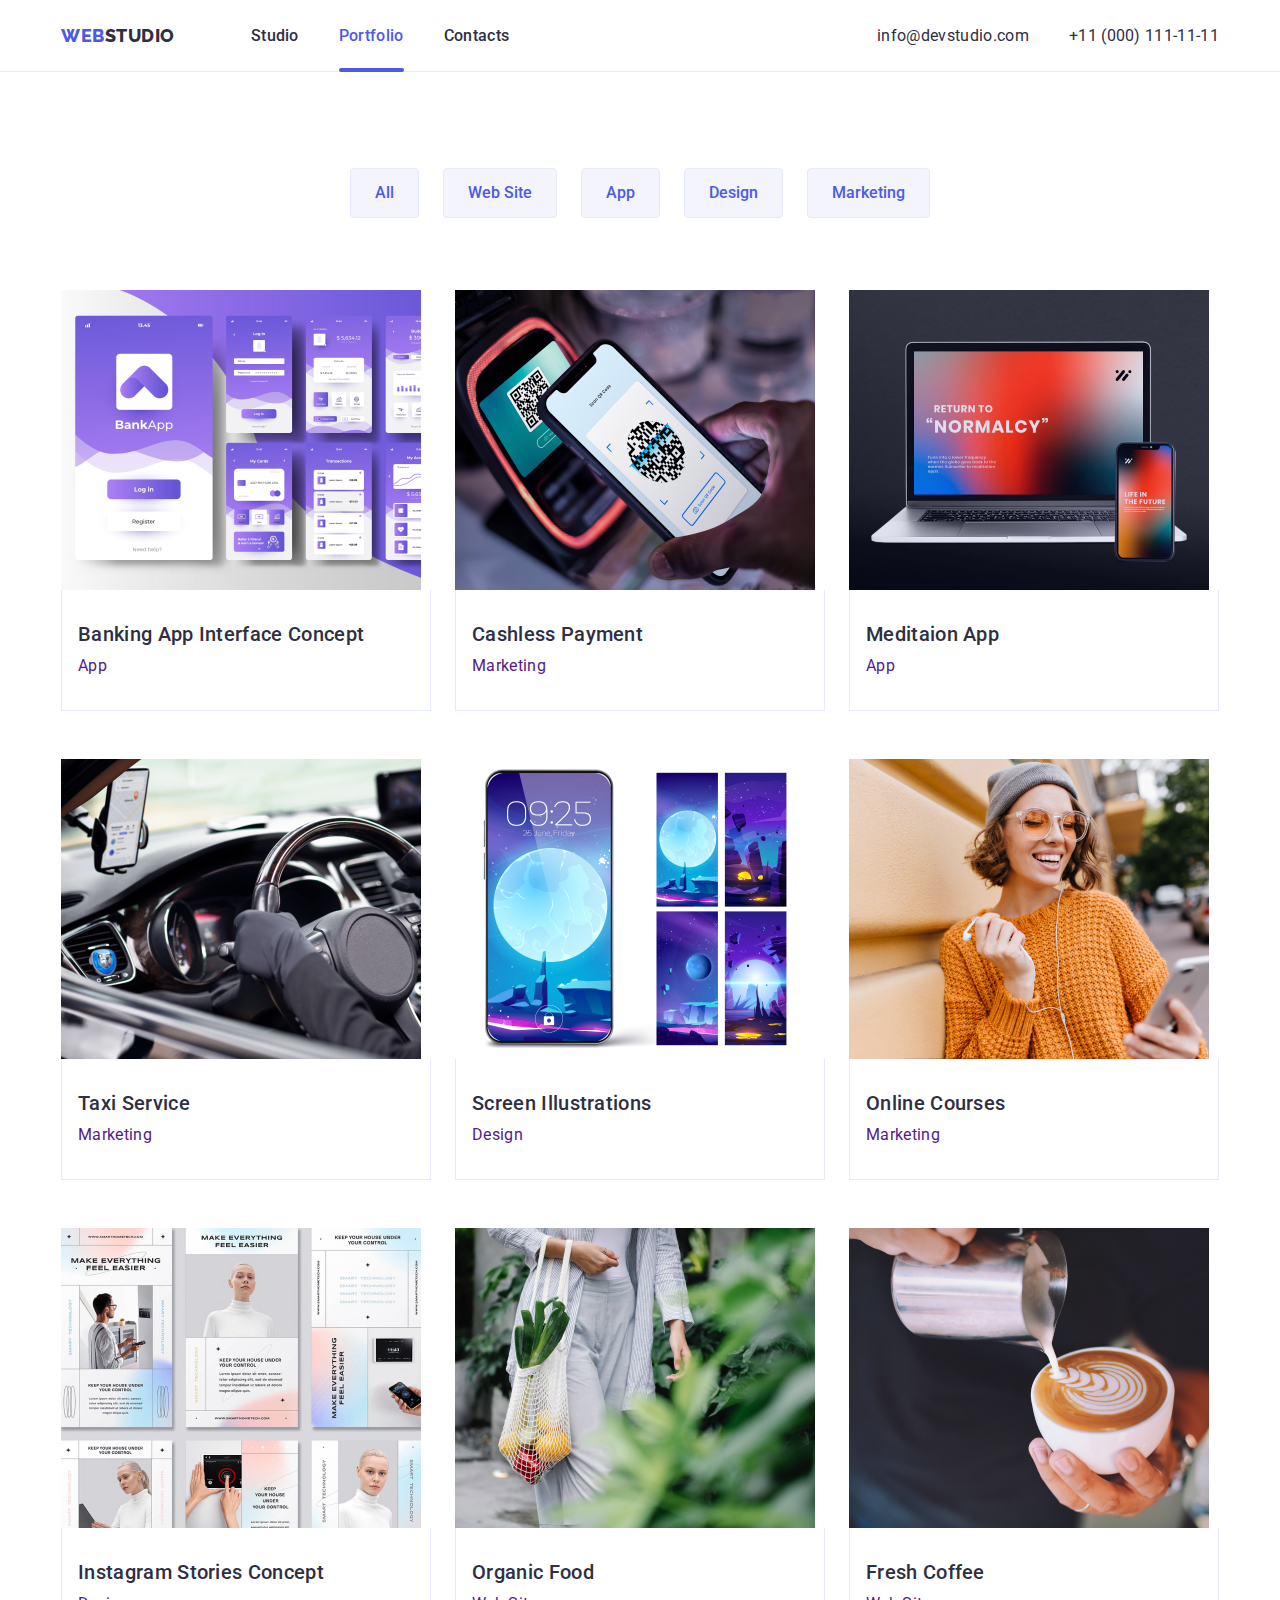
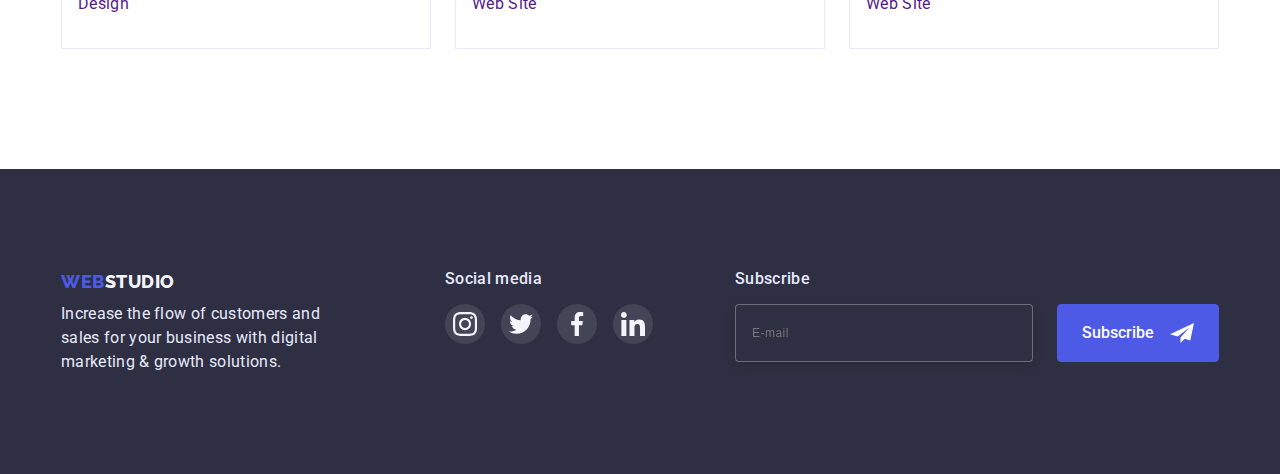
==== portfolio.html @ 93b18ba8 "Initial commit" ====
<!DOCTYPE html>
<html lang="en">
<head>
    <meta charset="UTF-8">
    <meta http-equiv="X-UA-Compatible" content="IE=edge">
    <meta name="viewport" content="width=device-width, initial-scale=1.0">
    <title>WebStudio</title>

    <link href="https://fonts.googleapis.com/css2?family=Raleway:wght@800&family=Roboto:wght@400;500;700;900&display=swap" rel="stylesheet">
    <link rel="stylesheet" href="https://cdnjs.cloudflare.com/ajax/libs/modern-normalize/1.1.0/modern-normalize.min.css" 
    integrity="sha512-wpPYUAdjBVSE4KJnH1VR1HeZfpl1ub8YT/NKx4PuQ5NmX2tKuGu6U/JRp5y+Y8XG2tV+wKQpNHVUX03MfMFn9Q==" 
    crossorigin="anonymous" referrerpolicy="no-referrer">

    <link rel="stylesheet" href="./css/style.css">
  </head>

  <body>

    <!--Top Line-->
    <header class="page-header header-line">

      <div class="container flex-container">

        <nav class="site-nav">

          <!-- Menu Nav -->
          <a href="./index.html" class="logo">
              WEB<span class="logo-item">STUDIO</span>
          </a>

          <ul class="site-nav-item list">
            <li class="site-nav-items">
              <a href="./index.html" class="site-nav-link">Studio</a>
            </li>
            <li class="site-nav-items">
              <a href="./portfolio.html" class="site-nav-link current">Portfolio</a>
            </li>
            <li class="site-nav-items">
              <a href="" class="site-nav-link">Contacts</a>
            </li>
          </ul>

        </nav>

        <address class="address-container">

            <ul class="site-adress list">
                <li class="item">
                  <a href="mailto:info@devstudio.com" class="adress-items"> info@devstudio.com</a>
                </li>
                <li class="item">
                  <a href="tel:+110001111111" class="adress-items">+11 (000) 111-11-11</a>
                </li>
            </ul>

        </address>

      </div>

    </header>

    <main>
        <section class="section  portfolio">
          <div class="container">
            <h1 class="visually-hidden">Works</h1>
            <ul class="btn list">
                <li class="btn-list">
                  <button type="button" class="btn-item">All</button>
                </li>
                <li class="btn-list">
                  <button type="button" class="btn-item">Web Site</button>
                </li>
                <li class="btn-list">
                  <button type="button" class="btn-item">App</button>
                </li>
                <li class="btn-list">
                  <button type="button" class="btn-item">Design</button>
                </li>
                <li class="btn-list">
                  <button type="button" class="btn-item">Marketing</button>
                </li>
            </ul>

            <ul class="work-primery list">
                <li class="work-item-list">
                  <a href="">
                    <div class="overlay-container">
                      <img src="./images/banking-app.jpg" alt="banking app" width="360" class="site-img">
                      <div class="overlay-desc"> 
                        <p class="overlay-title">14 Stylish and User-Friendly App Design Concepts · Task Manager App · Calorie Tracker App · Exotic Fruit Ecommerce App · Cloud Storage App</p>
                      </div>
                    </div>
                    <div class="work-cont-desc">
                      <h2 class="work-title">Banking App Interface Concept</h2>
                      <p class="work-desc">App</p>
                    </div>
                  </a>
                </li>
                <li class="work-item-list">
                  <a href="">
                    <div class="overlay-container">
                      <img src="./images/card-content.jpg" alt="Cashless Payment" width="360" class="site-img">
                      <div class="overlay-desc"> 
                        <p class="overlay-title">14 Stylish and User-Friendly App Design Concepts · Task Manager App · Calorie Tracker App · Exotic Fruit Ecommerce App · Cloud Storage App</p>
                      </div>
                    </div>
                    <div class="work-cont-desc">
                      <h2 class="work-title">Cashless Payment</h2>
                      <p class="work-desc">Marketing</p>
                    </div>
                  </a>
                </li>
                <li class="work-item-list">
                  <a href="">
                    <div class="overlay-container">
                      <img src="./images/meditaion-app.jpg" alt="Meditaion App" width="360" class="site-img">
                      <div class="overlay-desc"> 
                        <p class="overlay-title">14 Stylish and User-Friendly App Design Concepts · Task Manager App · Calorie Tracker App · Exotic Fruit Ecommerce App · Cloud Storage App</p>
                      </div>
                    </div>
                    <div class="work-cont-desc">
                      <h2 class="work-title">Meditaion App</h2>
                      <p class="work-desc">App</p>
                    </div>
                  </a>
                </li>
                <li class="work-item-list">
                  <a href="">
                    <div class="overlay-container">
                      <img src="./images/taxi-service.jpg" alt="Taxi Service" width="360" class="site-img">
                      <div class="overlay-desc"> 
                        <p class="overlay-title">14 Stylish and User-Friendly App Design Concepts · Task Manager App · Calorie Tracker App · Exotic Fruit Ecommerce App · Cloud Storage App</p>
                      </div>
                    </div>
                    <div class="work-cont-desc">
                      <h2 class="work-title">Taxi Service</h2>
                      <p class="work-desc">Marketing</p>
                    </div>
                  </a>
                </li>
                <li class="work-item-list">
                  <a href="">
                    <div class="overlay-container">
                      <img src="./images/screen-illustrations.jpg" alt="Screen Illustrations" width="360" class="site-img">
                      <div class="overlay-desc"> 
                        <p class="overlay-title">14 Stylish and User-Friendly App Design Concepts · Task Manager App · Calorie Tracker App · Exotic Fruit Ecommerce App · Cloud Storage App</p>
                      </div>
                    </div>
                    <div class="work-cont-desc">
                      <h2 class="work-title">Screen Illustrations</h2>
                      <p class="work-desc">Design</p>
                    </div>
                  </a>
                </li>
                <li class="work-item-list">
                  <a href="">
                    <div class="overlay-container">
                      <img src="./images/online-courses.jpg" alt="Online Courses" width="360" class="site-img">
                      <div class="overlay-desc"> 
                        <p class="overlay-title">14 Stylish and User-Friendly App Design Concepts · Task Manager App · Calorie Tracker App · Exotic Fruit Ecommerce App · Cloud Storage App</p>
                      </div>
                    </div>
                    <div class="work-cont-desc">
                      <h2 class="work-title">Online Courses</h2>
                      <p class="work-desc">Marketing</p>
                    </div>
                  </a>
                </li>
                <li class="work-item-list">
                  <a href="">
                    <div class="overlay-container">
                      <img src="./images/instagram-stories.jpg" alt="Instagram Stories Concept" width="360" class="site-img">
                      <div class="overlay-desc"> 
                        <p class="overlay-title">14 Stylish and User-Friendly App Design Concepts · Task Manager App · Calorie Tracker App · Exotic Fruit Ecommerce App · Cloud Storage App</p>
                      </div>
                    </div>
                    <div class="work-cont-desc">
                      <h2 class="work-title">Instagram Stories Concept</h2>
                      <p class="work-desc">Design</p>
                    </div>
                  </a>
                </li>
                <li class="work-item-list">
                  <a href="">
                    <div class="overlay-container">
                      <img src="./images/organic-food.jpg" alt="Organic Food" width="360" class="site-img">
                      <div class="overlay-desc"> 
                        <p class="overlay-title">14 Stylish and User-Friendly App Design Concepts · Task Manager App · Calorie Tracker App · Exotic Fruit Ecommerce App · Cloud Storage App</p>
                      </div>
                    </div>
                    <div class="work-cont-desc">
                      <h2 class="work-title">Organic Food</h2>
                      <p class="work-desc">Web Site</p>
                    </div>
                  </a>
                </li>
                <li class="work-item-list">
                  <a href="">
                    <div class="overlay-container">
                      <img src="./images/fresh-coffee.jpg" alt="Fresh Coffee" width="360" class="site-img">
                      <div class="overlay-desc"> 
                        <p class="overlay-title">14 Stylish and User-Friendly App Design Concepts · Task Manager App · Calorie Tracker App · Exotic Fruit Ecommerce App · Cloud Storage App</p>
                      </div>
                    </div>
                    <div class="work-cont-desc">
                      <h2 class="work-title">Fresh Coffee</h2>
                      <p class="work-desc">Web Site</p>
                    </div>
                  </a>
                </li>
            </ul>
          </div>
        </section>
    </main>

    <!--Footer-->
    <footer class="footer">

      <div class="container footer-flex">

        <div class="footer-container">
          <a href="./index.html" class="logo footer-logo">
              WEB<span class="logo-item2">STUDIO</span>
          </a>
          <p class="footer-desc"> Increase the flow of customers and sales for your business with digital marketing & growth solutions.</p>
        </div>

        <div class="footer-social">
          <p class="footer-social-desc">Social media</p>
          <ul class="footer-social-list list">
            <li class="footer-social-items">
              <a href="" class="footer-social-link">
                <svg class="footer-social-icon" width="24" height="24">
                  <use href="./images/svgicon.svg#icon-instagram"></use>
                </svg>
              </a>
            </li>
            <li class="footer-social-items">
              <a href="" class="footer-social-link">
                <svg class="footer-social-icon" width="24" height="24">
                  <use href="./images/svgicon.svg#icon-twitter"></use>
                </svg>
              </a>
            </li>
            <li class="footer-social-items">
              <a href="" class="footer-social-link">
                <svg class="footer-social-icon" width="24" height="24">
                  <use href="./images/svgicon.svg#icon-facebook"></use>
                </svg>
              </a>
            </li>
            <li class="footer-social-items">
              <a href="" class="footer-social-link">
                <svg class="footer-social-icon" width="24" height="24">
                  <use href="./images/svgicon.svg#icon-linkedin"></use>
                </svg>
              </a>
            </li>
          </ul>
        </div>

        <form class="subscribe">
          
          <p class="footer-social-desc">Subscribe</p>

          <div class="subscribe-container">
            <div class="subscribe-form">
              <label for="email" class="sub-form-label">
                <input type="text" class="sub-form-input" id="email" placeholder="E-mail">
              </label>
            </div>

            <button type="submit" class="sub-form-button">Subscribe
              <svg class="footer-sub-icon" width="24" height="24">
                <use href="./images/svgicon.svg#plane"></use>
              </svg>
            </button>
          </div>
          
        </form>

      </div>

    </footer>
  
    <script src="./js/modal.js"></script>

</body>
</html>
---- css/style.css ----
:root {
    --primery-text-color: #434455;
    --hero-background: rgba(46, 47, 66, 0.7);
    --form-border-color: rgba(33, 33, 33, 0.2);
    --form-text-color: #8E8F99;
    --form-textarea-color: rgba(117, 117, 117, 0.5);
    --form-policy-color: #757575;
    --primery-background-color: #ffffff;
    --header-color-line: #E7E9FC;
    --title-text-color: #2E2F42;
    --link-color: #4D5AE5;
    --link-color-hover: #404BBF;
    --footer-desc-color: #E7E9FC;
    --btn-background-color: #F4F4FD;
    --icon-color: #AFB1B8;
    --footer-soc-bacground: rgba(255, 255, 255, 0.1);
    --footer-soc-hov-bacground:  #31D0AA;
    --backdrop-background: rgba(46, 47, 66, 0.4);
    --modal-batton-color: #000000;
    --sub-title-color: rgba(255, 255, 255, 0.6);
    --sub-border-color: rgba(255, 255, 255, 0.3);
}

h1, 
h2, 
h3, 
h4, 
h5, 
h6,
ul, 
p {
    margin: 0;
    padding: 0;
}

.list {
    list-style: none;
}

body {
    margin: 0;
    font-family: 'Roboto', sans-serif;
    color: var(--primery-text-color);
    background-color: var(--primery-background-color);
    letter-spacing: 0.02em;
}

.site-img {
    display: block;
}

/* Header */
.container {
    display: block;
    width: 1158px;

    padding-left: 15px;
    padding-right: 15px;
    margin-left: auto;
    margin-right: auto;
}

.header-line {
    border-bottom: 1px solid var(--header-color-line);
}

.flex-container {
    display: flex;
    align-items: center;
}

.site-nav{
    display: flex;
    align-items: center;
}

.site-nav-item{
    display: flex;
}

.site-nav-items{
    margin-right: 40px;
}

.site-nav-items:last-child {
    margin: 0;
}

/* logo */
.logo { 
    margin-right: 76px;

    text-decoration: none;
    font-weight: 800;
    font-size: 18px;
    line-height: 1.4;
    color: var(--link-color);
    font-family: 'Raleway';
    letter-spacing: 0.03em;
}

.logo-item {
    color: var(--title-text-color);
}

/*Link for other pages*/
.site-nav-link {
    position: relative;
    display: block;
    padding-top: 24px;
    padding-bottom: 23px;
    font-weight: 500;
    font-size: 16px;
    line-height: 1.5;
    color: var(--title-text-color);
    text-decoration: none;
    transition: color 250ms cubic-bezier(0.4, 0, 0.2, 1);
}

.site-nav-link.current {
    color: var(--link-color);
}

.current::before {
    content: '';
    position: absolute;
    bottom: -1px;
    left: 0;

    margin: 0;
    padding: 0;

    border-bottom: 4px solid var(--link-color);
    border-radius: 2px;
    width: 100%;
}

.site-nav-link:hover,
.site-nav-link:focus {
    color: var(--link-color);
}

/* Adress */
.address-container{
    margin-left: auto;
}

.site-adress {
    display: flex;
}

.site-adress .item + .item{
    margin-left: 40px;
}

.adress-items {
    font-style: normal;
    font-size: 16px;
    line-height: 1.5;
    text-decoration: none;
    color: var(--title-text-color);
    
    transition: color 250ms cubic-bezier(0.4, 0, 0.2, 1);
}

.adress-items:hover,
.adress-items:focus {
    color: var(--link-color);
}

/* Section style */
.section{
    padding-top: 120px;
    padding-bottom: 120px;
}

/* Hero sections */
.hero {
    max-width: 1440px;
    margin-left: auto;
    margin-right: auto;    
    background-image: linear-gradient(to right,
        var(--hero-background),
        var(--hero-background)),
        url(../images/people-office.jpg);
    background-repeat: no-repeat;
    background-position: center;
    background-size: cover;
    text-align: center;
    padding: 188px 0;

}

.hero-caption {
    margin-bottom: 48px;
    font-weight: 700;
    font-size: 56px;
    line-height: 1.1;
    text-align: center;
    color: var(--primery-background-color);
}

.hero-btn {
    padding: 16px 32px;
    min-width: 169px;
    font-family: inherit;
    font-weight: 500;
    font-size: 16px;
    line-height: 1.5;
    background-color: var(--link-color);
    color: var(--primery-background-color);
    border-color: transparent;
    cursor: pointer;
    box-shadow: 0px 4px 4px rgba(0, 0, 0, 0.15);
    border-radius: 4px;
    
    transition: background-color 250ms cubic-bezier(0.4, 0, 0.2, 1),
    box-shadow 250ms cubic-bezier(0.4, 0, 0.2, 1),
    border-radius 250ms cubic-bezier(0.4, 0, 0.2, 1);
}

.hero-btn:hover,
.hero-btn:focus {
    background-color: var(--link-color-hover);
    box-shadow: 0px 4px 4px rgba(0, 0, 0, 0.15);
    border-radius: 4px;
}

/* backdrop and modal */
.backdrop {
    display: block;
    position: fixed;
    width: 100%;
    height: 100%;
    left: 0;
    top: 0;
    background-color: var(--backdrop-background);
    transition: 250ms cubic-bezier(0.4, 0, 0.2, 1);
  }
  
  .backdrop.is-hidden {
    opacity: 0;
    pointer-events: none;
    transition: 250ms cubic-bezier(0.4, 0, 0.2, 1);
  }
  
  .modal {
    position: absolute;
    top: 50%;
    left: 50%;
    transform: translate(-50%, -50%);
    max-width: 408px;
    background-color: var(--primery-background-color);
    box-shadow: 0px 1px 3px rgba(0, 0, 0, 0.12), 
        0px 1px 1px rgba(0, 0, 0, 0.14),
        0px 2px 1px rgba(0, 0, 0, 0.2);
    border-radius: 4px;
    justify-content: flex-end;
    transition: 250ms cubic-bezier(0.4, 0, 0.2, 1);
  }
  
  .modal-button {
    position: absolute;
    top: 24px;
    right: 24px;

    display: flex;
    fill: var(--modal-batton-color);
    width: 24px;
    height: 24px;
    align-items: center;
    justify-content: center;
    background-color: var(--header-color-line);
    border: 1px solid rgba(0, 0, 0, 0.1);
    border-radius: 50%;
    cursor: pointer;
    transition: background-color 250ms cubic-bezier(0.4, 0, 0.2, 1),
        border 250ms cubic-bezier(0.4, 0, 0.2, 1),
        fill 250ms cubic-bezier(0.4, 0, 0.2, 1);
  }

  .modal-button:is(:hover, :focus) {
    fill: var(--primery-background-color);
    background-color: var(--link-color-hover);
  }

  /* Modal form */
.form {
    padding: 72px 24px 24px 24px;
}

.form-field {
    margin: 0 0 8px 0;
    padding: 0;
}

.form-title {
    margin-bottom: 16px;
    font-weight: 500;
    font-size: 16px;
    line-height: 1.5;
    text-align: center;
    letter-spacing: 0.02em;
    color: var(--title-text-color);
}

.form-label {
    display: block;
    text-align: left;
    margin-bottom: 4px;
    font-size: 12px;
    line-height: 1.3;
    letter-spacing: 0.04em;
    color: var(--form-text-color);
}

.form-inpud-container{
    position: relative;
}

.form-input {
    width: 100%;
    height: 40px;
    padding: 0 38px;
    border: 1px solid var(--form-border-color);
    border-radius: 4px;
    font-size: 12px;
    line-height: 1.3;
    letter-spacing: 0.04em;
    color: var(--form-textarea-color);

    transition: border 250ms cubic-bezier(0.4, 0, 0.2, 1);
}

.form-input:is(:hover, :focus),
.comment:is(:hover, :focus) {
    border: 1px solid var(--link-color-hover);
}

.form-icon {
    position: absolute;
    top: 50%;
    left: 16px;
    transform: translateY(-50%);

    transition: fill 250ms cubic-bezier(0.4, 0, 0.2, 1);
}

.form-input:is(:hover, :focus) + .form-icon {
    fill: var(--link-color-hover);
}

.comment {
    margin-bottom: 16px;
    padding: 8px 16px;
    width: 100%;
    height: 120px;
    font-size: 12px;
    line-height: 1.3;
    letter-spacing: 0.04em;
    color: var(--form-textarea-color);
    resize: none;
}

.polic {
    display: flex;
    align-items: center;
    margin-bottom: 24px;
    width: 100%;
    font-size: 12px;
    line-height: 1.3;
    letter-spacing: 0.04em;
    color: var(--form-policy-color);
}

.polic-chek {
    display: inline-block;
    width: 16px;
    height: 16px;
    margin-right: 8px;

    border: 1px solid var(--title-text-color);
    border-radius: 2px;

    transition: border 250ms cubic-bezier(0.4, 0, 0.2, 1);
}

.checkbox:focus + .polic-chek { 
    border-color: var(--link-color-hover);
}

.checkbox:checked + .polic-chek {
    border: 1px solid var(--link-color-hover);
    background-color: var(--link-color-hover);
    background-image: url(../images/vector.svg);
    background-size: 10px 8px;
    background-repeat: no-repeat;
    background-origin: border-box;
    background-position: center;
}

.polic-link {
    padding-left: 3px;
    font-size: 12px;
    line-height: 1.3;
    letter-spacing: 0.04em;
    color: var(--link-color);
}

.form-button {
    padding: 16px 32px;
    min-width: 169px;
    font-family: inherit;
    font-weight: 500;
    font-size: 16px;
    line-height: 1.5;
    background-color: var(--link-color);
    color: var(--primery-background-color);
    border-color: transparent;
    cursor: pointer;
    box-shadow: 0px 4px 4px rgba(0, 0, 0, 0.15);
    border-radius: 4px;
    
    transition: background-color 250ms cubic-bezier(0.4, 0, 0.2, 1),
    box-shadow 250ms cubic-bezier(0.4, 0, 0.2, 1),
    border-radius 250ms cubic-bezier(0.4, 0, 0.2, 1);
}

.form-button:is(:hover, :focus) {
    background-color: var(--link-color-hover);
    box-shadow: 0px 4px 4px rgba(0, 0, 0, 0.15);
    border-radius: 4px;
}

/* Hidden caption */
.visually-hidden {
    position: absolute;
    white-space: nowrap;
    width: 1px;
    height: 1px;
    overflow: hidden;
    border: 0;
    padding: 0;
    clip: rect(0 0 0 0);
    clip-path: inset(50%);
    margin: -1px;
}

/* Feature */
.feature-item {
    display: flex;
    flex-wrap: wrap;
}

.feature-items {
    flex-basis: calc((100% - 72px) / 4);
    margin-right: 24px;
}

.feature-items:last-child {
    margin: 0;
}

.icon-container {
    display: flex;
    height: 112px;
    background-color: var(--btn-background-color);
    margin-bottom: 8px;
    justify-content: center;
    align-items: center;
}

.feature-icon {
    width: 64px;
    height: 64px;
}

.feature-captions {
    margin-bottom: 8px;
    font-weight: 500;
    font-size: 20px;
    line-height: 1.2;
    color: var(--title-text-color);
}

.feature-title {
    font-size: 16px;
    line-height: 1.5;
}

/* What are we doing */
.work {
    padding-top: 0;
}

.general-title {
    margin-bottom: 72px;
    font-weight: 700;
    font-size: 36px;
    line-height: 1.1;
    text-align: center;
    text-transform: capitalize;
    color: var(--title-text-color);
}

.work-item {
    display: flex;
}

.work-items {
    margin-right: 24px;
}

.work-items:last-child {
    margin-right: 0;
}

/* Our Team */
.team {
    background-color: var(--btn-background-color);
}

.team-item {
    display: flex;
    flex-wrap: wrap;
}

.team-items {
    flex-basis: calc((100% - 72px) / 4);
    margin-right: 24px;
    background-color: var(--primery-background-color);
    box-shadow: 0px 1px 6px rgba(46, 47, 66, 0.08),
        0px 1px 1px rgba(46, 47, 66, 0.16),
        0px 2px 1px rgba(46, 47, 66, 0.08);
    border-radius: 0px 0px 4px 4px;
}

.team-items:last-child {
    margin-right: 0;
}

.team-desc{
    padding: 32px 16px;
}

.team-title {
    margin-bottom: 8px;
    font-weight: 500;
    font-size: 20px;
    line-height: 1.2;
    text-align: center;
    color: var(--title-text-color);
}

.team-prof {
    margin-bottom: 8px;
    font-size: 16px;
    line-height: 1.5;
    text-align: center;
}

.social-icon-list {
    display: flex;
    justify-content: space-between;
}

.social-icon-link {
    display: flex;
    width: 40px;
    height: 40px;
    background-color: var(--link-color);
    border-radius: 50%;
    align-items: center;
    justify-content: center;

    transition: background-color 250ms cubic-bezier(0.4, 0, 0.2, 1);
}

.social-icon-link:hover,
.social-icon-link:focus {
    background-color: var(--link-color-hover);
}

/* Customers */
.customer-item {
    display: flex;
}

.customer-items {
    width: calc((100% - 120px) / 6);
    margin-right: 24px;
}

.customer-items:last-child {
    margin-right: 0;
}

.customer-link {
    display: flex;
    justify-content: center;
    align-items: center;
    background-color: var(--primery-background-color);
    border: 1px solid var(--icon-color);
    border-radius: 4px;
    height: 88px;

    transition: border 250ms cubic-bezier(0.4, 0, 0.2, 1);
}

.customer-link:hover,
.customer-link:focus {
    border: 1px solid var(--link-color-hover);
}

.customer-icon {
    fill: var(--icon-color);

    transition: fill 250ms cubic-bezier(0.4, 0, 0.2, 1);
}

.customer-link:hover .customer-icon,
.customer-link:focus .customer-icon {
    fill: var(--link-color-hover);
}

/* Works */
.section.portfolio {
    padding-top: 96px;
}

.btn{
    display: flex;
    justify-content: center;
    margin-bottom: 72px;
}

.btn-list {
    margin-right: 24px;
}

.btn-list:last-child{
    margin-right: 0;
}

.btn-item {
    padding: 12px 24px;
    justify-content: center;
    align-items: center;
    background-color: var(--btn-background-color);
    border: 1px solid var(--footer-desc-color);
    border-radius: 4px;
    box-sizing: border-box;
    font-weight: 500;
    font-size: 16px;
    line-height: 1.5;
    color: var(--link-color);
    font-family: 'Roboto';
    cursor: pointer;

    transition: background-color 250ms cubic-bezier(0.4, 0, 0.2, 1),
    color 250ms cubic-bezier(0.4, 0, 0.2, 1),
    box-shadow 250ms cubic-bezier(0.4, 0, 0.2, 1),
    border-color 250ms cubic-bezier(0.4, 0, 0.2, 1);
}

.btn-item:hover,
.btn-item:focus {
    cursor: pointer;
    background-color: var(--link-color);
    color: var(--primery-background-color);
    box-shadow: 0px 3px 1px rgba(0, 0, 0, 0.1), 
        0px 2px 1px rgba(0, 0, 0, 0.08), 
        0px 2px 2px rgba(0, 0, 0, 0.12);
    border-color: transparent;
}

.work-primery {
    display: flex;
    flex-wrap: wrap;
    gap: 48px 24px;
}

.work-item-list {
    flex-basis: calc((100% - 48px) / 3);
    
}

.overlay-container {
    position: relative;
    overflow: hidden;
}

.overlay-desc {
    position: absolute;
    display: inline-block;
    content: '';
    top: 0;
    left: 0;
    width: 100%;
    height: 100%;
    background-color: var(--link-color);
    transform: translateY(100%);
    transition: transform 250ms cubic-bezier(0.4, 0, 0.2, 1);
}

.overlay-title {
    padding: 40px 32px;
    font-size: 16px;
    line-height: 1.5;
    letter-spacing: 0.02em;
    color: var(--btn-background-color);
}

.work-item-list a:is(:hover, :focus) .overlay-desc {
    transform: translateY(0);
}

.work-item-list a{
    display: block;
    text-decoration: none;
    transition: box-shadow 250ms cubic-bezier(0.4, 0, 0.2, 1);
}

.work-item-list a:is(:hover, :focus) {
    box-shadow: 0px 1px 6px rgba(46, 47, 66, 0.08), 
        0px 1px 1px rgba(46, 47, 66, 0.16), 
        0px 2px 1px rgba(46, 47, 66, 0.08);
    cursor: pointer;
}


.work-cont-desc {
    padding: 32px 16px;
    border-right: 1px solid var(--header-color-line);
    border-left: 1px solid var(--header-color-line);
    border-bottom: 1px solid var(--header-color-line);
}

.work-title {
    margin-bottom: 8px;
    font-weight: 500;
    font-size: 20px;
    line-height: 1.2;
    color: var(--title-text-color);
}

.work-desc {
    font-size: 16px;
    line-height: 1.5;
}

/* Footer */
.footer {
    padding-top: 100px;
    padding-bottom: 100px;
    background-color: var(--title-text-color);
}

.footer-flex {
    display: flex;
}

.footer-container{
    max-width: 264px;
    margin-right: 120px;
}


.footer-logo {
    display: inline-block;
    margin-bottom: 8px;
    margin-right: 0;
}

.logo-item2 {
    color: var(--btn-background-color);
}

.footer-desc {
    font-size: 16px;
    line-height: 1.5;
    color: var(--footer-desc-color);
}

.footer-social {
    margin-right: auto;
}

.footer-social-desc {
    color: var(--footer-desc-color);
    font-weight: 500;
    margin-bottom: 16px;
}

.footer-social-list {
    display: flex;
}

.footer-social-items {
    margin-right: 16px;
}

.footer-social-items:last-child {
    margin-right: 0;
}

.footer-social-link{
    display: flex;
    width: 40px;
    height: 40px;
    background-color: var(--footer-soc-bacground);
    border-radius: 50%;
    margin-left: auto;
    margin-right: auto;
    align-items: center;
    justify-content: center;

    transition: background-color 250ms cubic-bezier(0.4, 0, 0.2, 1);
}

.footer-social-link:is(:focus, :hover) {
    background-color: var(--footer-soc-hov-bacground);
}

.subscribe-container {
    display: flex;
    gap: 24px;
}

.sub-form-input {
    display: flex;
    width: 264px;
    height: 40px;
    padding: 8px 16px;
    font-size: 12px;
    line-height: 2;
    align-items: center;
    letter-spacing: 0.04em;
    color: var(--primery-background-color);
    background-color: var(--title-text-color);
    border: 1px solid var(--sub-border-color);
    filter: drop-shadow(0px 4px 4px rgba(0, 0, 0, 0.15));
    border-radius: 4px;

    transition: border 250ms cubic-bezier(0.4, 0, 0.2, 1);
}

.sub-form-input:is(:hover, :focus) {
    border: 1px solid var(--link-color-hover);
}

.sub-form-button {
    display: flex;
    gap: 16px;
    padding: 8px 24px;
    justify-content: center;
    align-items: center;
    background-color: var(--link-color);
    border: 1px solid var(--link-color);
    border-radius: 4px;
    box-sizing: border-box;
    font-weight: 500;
    font-size: 16px;
    line-height: 1.5;
    color: var(--primery-background-color);
    font-family: 'Roboto';
    cursor: pointer;

    transition: background-color 250ms cubic-bezier(0.4, 0, 0.2, 1),
        border 250ms cubic-bezier(0.4, 0, 0.2, 1);
}

.footer-sub-icon {
    fill: var(--primery-background-color);
}

.sub-form-button:is(:hover, :focus) {
    background-color: var(--link-color-hover);
    border: 1px solid var(--link-color-hover);
  }
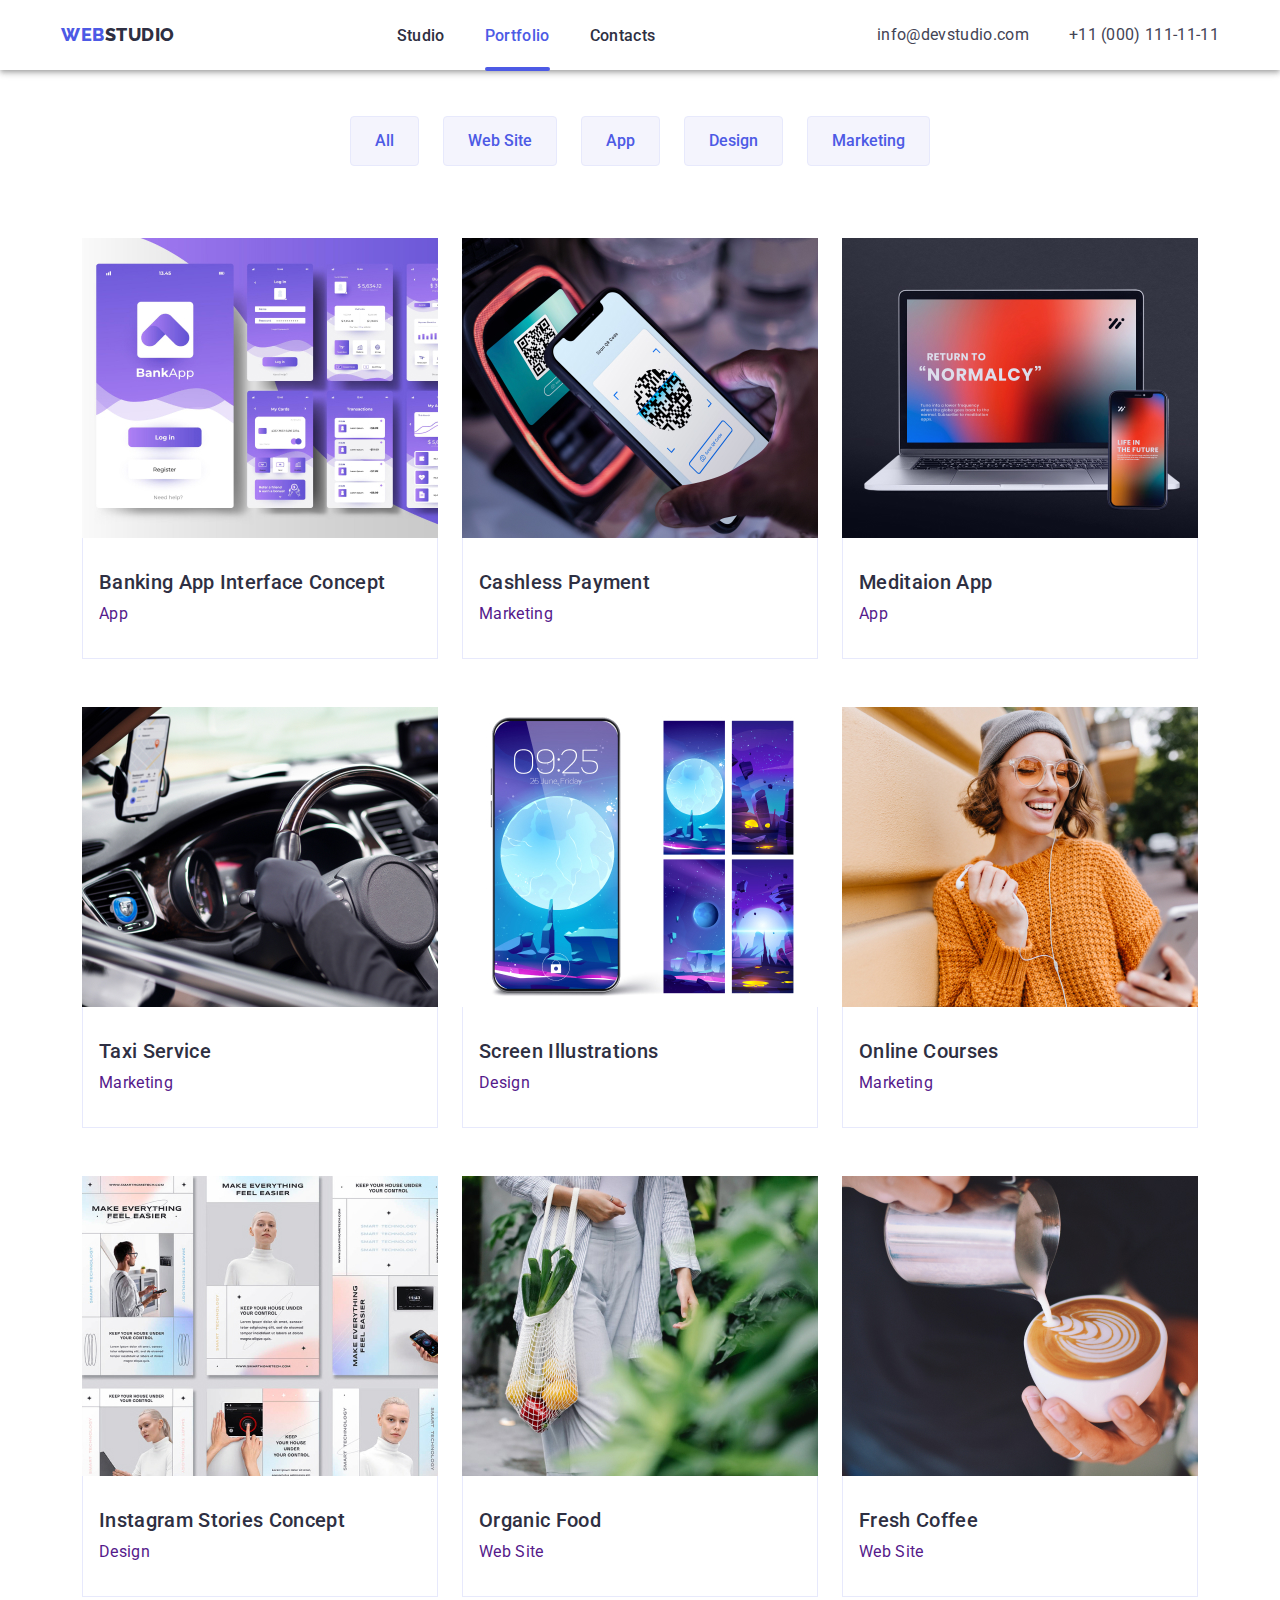
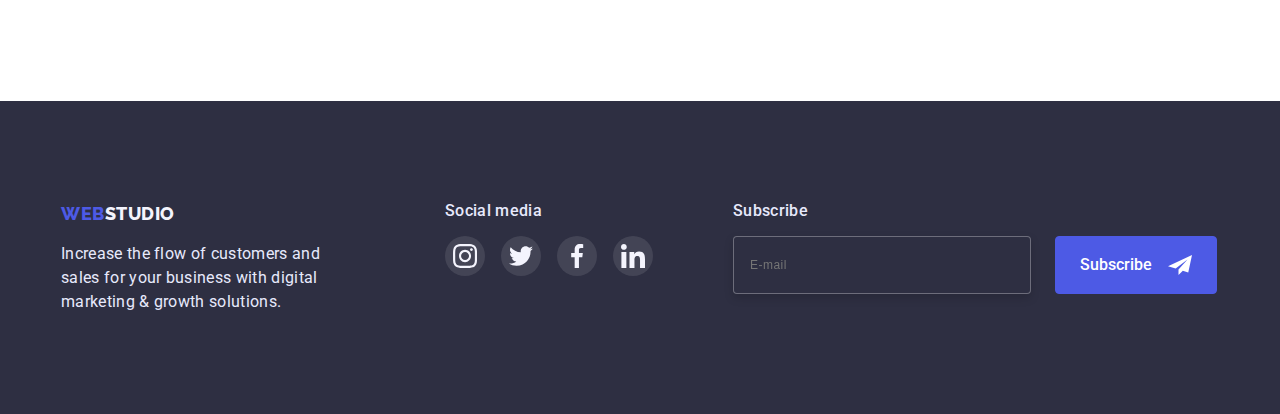
==== commit e3913370: "add mobile and tablet grid" ====
--- a/portfolio.html
+++ b/portfolio.html
@@ -17,44 +17,105 @@
   <body>
 
     <!--Top Line-->
-    <header class="page-header header-line">
+    <header class="page-header">
 
       <div class="container flex-container">
 
-        <nav class="site-nav">
-
-          <!-- Menu Nav -->
-          <a href="./index.html" class="logo">
-              WEB<span class="logo-item">STUDIO</span>
-          </a>
-
-          <ul class="site-nav-item list">
+        <a href="./index.html" class="logo site-img">
+          WEB<span class="logo-item">STUDIO</span>
+        </a>
+
+        <button class="menu-toggle js-open-menu" aria-expanded="false" ria-controls="mobile-menu">
+          <svg class="mobile-menu-open" width="32" height="22">
+            <use href="./images/svgicon.svg#mobile-menu-open"></use>
+          </svg>
+        </button>
+
+        <div class="site-nav-container">
+
+          <ul class="menu list">
             <li class="site-nav-items">
               <a href="./index.html" class="site-nav-link">Studio</a>
             </li>
             <li class="site-nav-items">
-              <a href="./portfolio.html" class="site-nav-link current">Portfolio</a>
+              <a href="./portfolio.html" class="site-nav-link  current">Portfolio</a>
             </li>
             <li class="site-nav-items">
               <a href="" class="site-nav-link">Contacts</a>
             </li>
           </ul>
 
-        </nav>
+        </div>
 
         <address class="address-container">
-
-            <ul class="site-adress list">
-                <li class="item">
-                  <a href="mailto:info@devstudio.com" class="adress-items"> info@devstudio.com</a>
-                </li>
-                <li class="item">
-                  <a href="tel:+110001111111" class="adress-items">+11 (000) 111-11-11</a>
-                </li>
-            </ul>
-
+          <a href="mailto:info@devstudio.com" class="adress-items"> info@devstudio.com</a>
+          <a href="tel:+110001111111" class="adress-items">+11 (000) 111-11-11</a>
         </address>
 
+      </div>
+
+      <div class="menu-container js-menu-container" id="mobile-menu">
+        <button class="menu-toggle js-close-menu">
+          <svg class="mobile-menu-close" width="8" height="8">
+            <use href="./images/svgicon.svg#close"></use>
+          </svg>
+        </button>
+  
+        <div class="mobile-menu">
+
+          <ul class="mobile-link-container list">
+            <li class="mobile-nav-items">
+                <a href="./index.html" class="mobile-nav-link">Studio</a>
+              </li>
+              <li class="mobile-nav-items">
+                <a href="./portfolio.html" class="mobile-nav-link  current">Portfolio</a>
+              </li>
+              <li class="mobile-nav-items">
+                <a href="" class="mobile-nav-link">Contacts</a>
+              </li>
+          </ul>
+
+          <ul class="mobile-adress list">
+            <li class="mobile-item">
+              <a href="tel:+110001111111" class="mobile-adress-items">+11 (000) 111-11-11</a>
+            </li>
+            <li class="mobile-item">
+              <a href="mailto:info@devstudio.com" class="mobile-adress-items"> info@devstudio.com</a>
+            </li>
+          </ul>
+
+          <ul class="mobile-social-container list">
+            <li>
+              <a href="" class="mobile-social-link">
+                <svg class="mobile-social-icon" width="24" height="24">
+                  <use href="./images/svgicon.svg#icon-instagram"></use>
+                </svg>
+              </a>
+            </li>
+            <li>
+              <a href="" class="mobile-social-link">
+                <svg class="mobile-social-icon" width="24" height="24">
+                  <use href="./images/svgicon.svg#icon-twitter"></use>
+                </svg>
+              </a>
+            </li>
+            <li>
+              <a href="" class="mobile-social-link">
+                <svg class="mobile-social-icon" width="24" height="24">
+                  <use href="./images/svgicon.svg#icon-facebook"></use>
+                </svg>
+              </a>
+            </li>
+            <li>
+              <a href="" class="mobile-social-link">
+                <svg class="mobile-social-icon" width="24" height="24">
+                  <use href="./images/svgicon.svg#icon-linkedin"></use>
+                </svg>
+              </a>
+            </li>
+          </ul>
+
+        </div>
       </div>
 
     </header>
@@ -284,6 +345,7 @@
     </footer>
   
     <script src="./js/modal.js"></script>
+    <script defer src="js/mobile-menu.js"></script>
 
 </body>
 </html>--- a/css/style.css
+++ b/css/style.css
@@ -49,47 +49,13 @@
     display: block;
 }
 
-/* Header */
-.container {
-    display: block;
-    width: 1158px;
-
-    padding-left: 15px;
-    padding-right: 15px;
-    margin-left: auto;
-    margin-right: auto;
-}
-
 .header-line {
     border-bottom: 1px solid var(--header-color-line);
 }
 
-.flex-container {
-    display: flex;
-    align-items: center;
-}
-
-.site-nav{
-    display: flex;
-    align-items: center;
-}
-
-.site-nav-item{
-    display: flex;
-}
-
-.site-nav-items{
-    margin-right: 40px;
-}
-
-.site-nav-items:last-child {
-    margin: 0;
-}
-
 /* logo */
-.logo { 
-    margin-right: 76px;
-
+.logo {
+    text-align: left;
     text-decoration: none;
     font-weight: 800;
     font-size: 18px;
@@ -103,12 +69,194 @@
     color: var(--title-text-color);
 }
 
+/* Header */
+.container {
+    min-width: 320px;
+    max-width: 1158px;
+    padding-left: 16px;
+    padding-right: 16px;
+    margin-left: auto;
+    margin-right: auto;
+}
+  
+.page-header {
+    box-shadow: 0px 2px 4px -1px rgb(0 0 0 / 20%),
+        0px 4px 5px 0px rgb(0 0 0 / 14%), 
+        0px 1px 10px 0px rgb(0 0 0 / 12%);
+}
+  
+.page-header .container {
+    display: flex;
+    align-items: center;
+    justify-content: space-between;
+}
+
+.flex-container {
+    display: flex;
+    justify-content: space-between;
+}
+
+.menu-toggle {
+    min-height: 40px;
+    min-width: 40px;
+    display: flex;
+    align-items: center;
+    justify-content: center;
+
+    margin: 0;
+    padding: 0;
+    background-color: transparent;
+    cursor: pointer;
+    border: none;
+    border-radius: 50%;
+    outline: none;
+}
+  
+.menu-toggle.js-close-menu {
+    border: 1px solid rgba(0, 0, 0, 0.1);
+    background-color: var(--footer-desc-color);
+}
+
+.menu-toggle.js-close-menu:is(:hover, :focus) {
+    background-color: var(--link-color);
+    fill: var(--primery-background-color);
+}
+  
+.menu-container {
+    position: fixed;
+    top: 0;
+    left: 0;
+    width: 100%;
+    height: auto;
+    background-color: var(--primery-background-color);
+    z-index: 999;
+    transform: translateX(100%);
+    transition: transform 250ms ease-in-out;
+}
+
+@media screen and (min-width: 768px) {
+    .menu-container,
+    .menu-toggle {
+        display: none;
+    }    
+}
+
+.menu-container.is-open {
+    transform: translateX(0);
+}
+
+.menu-container .menu-toggle {
+    position: absolute;
+    top: 16px;
+    right: 16px;
+    color: var(--primery-background-color);
+}
+
+.mobile-menu {
+    margin: 80px 40px 40px 40px;
+}
+
+.mobile-link-container {
+    display: flex;
+    flex-direction: column;
+    align-items: flex-start;
+    padding: 0px;
+    gap: 40px;
+  }
+
+.mobile-link-container.list {
+    margin-bottom: 284px;
+}
+  
+.mobile-nav-link {
+    text-decoration: none;
+    font-weight: 700;
+    font-size: 36px;
+    line-height: 1.111;
+    letter-spacing: 0.02em;
+    text-transform: capitalize;
+    color: var(--title-text-color);
+}
+
+.mobile-nav-link.current {
+    color: var(--link-color);
+}
+
+.mobile-nav-link:is(:hover, :focus){
+    color: var(--link-color);
+}
+
+.mobile-adress {
+    display: flex;
+    flex-direction: column;
+    align-items: flex-start;
+    padding: 0px;
+    gap: 40px;
+}
+
+.mobile-adress.list {
+    margin-bottom: 48px;
+}
+
+.mobile-adress-items {
+    text-decoration: none;
+    font-weight: 500;
+    font-size: 20px;
+    line-height: 24px;
+    letter-spacing: 0.02em;
+    color: var(--primery-text-color);
+}
+
+.mobile-adress-items:is(:hover, :focus) {
+    font-weight: 600;
+    font-size: 36px;
+    line-height: 40px;
+    text-transform: capitalize;
+    color: var(--link-color);
+}
+
+.mobile-social-container {
+    display: flex;
+    flex-direction: row;
+    align-items: flex-start;
+    padding: 0px;
+    gap: 56px;
+}
+
+.mobile-social-link {
+    display: flex;
+    align-items: center;
+    justify-content: center;
+    width: 40px;
+    height: 40px;
+    border-radius: 50%;
+    background-color: var(--link-color);
+
+    transition: background-color var(--transition);
+  }
+
+.mobile-social-icon {
+    fill: var(--primery-background-color);
+}
+
+.mobile-social-link:is(:hover, :focus) {
+    background-color: var(--link-color-hover);
+}
+
 /*Link for other pages*/
+.menu {
+    display: flex;
+    flex-direction: row;
+    align-items: flex-start;
+    padding: 0px;
+    gap: 40px;
+}
+
 .site-nav-link {
     position: relative;
     display: block;
     padding-top: 24px;
-    padding-bottom: 23px;
+    padding-bottom: 22px;
     font-weight: 500;
     font-size: 16px;
     line-height: 1.5;
@@ -140,62 +288,126 @@
     color: var(--link-color);
 }
 
-/* Adress */
-.address-container{
-    margin-left: auto;
-}
-
-.site-adress {
-    display: flex;
-}
-
-.site-adress .item + .item{
-    margin-left: 40px;
+.address-container {
+    display: flex;
+    flex-direction: column;
+    padding: 0px;
+    gap: 4px;
 }
 
 .adress-items {
+    display: flex;
+    text-decoration: none;
+    font-family: 'Roboto';
     font-style: normal;
-    font-size: 16px;
-    line-height: 1.5;
-    text-decoration: none;
-    color: var(--title-text-color);
+    font-weight: 400;
+    font-size: 12px;
+    line-height: 1.333;
+    letter-spacing: 0.04em;
+    color: var(--primery-text-color);
+}
+
+.adress-items:is(:hover, :focus) {
+    color: var(--link-color);
+}
+
+@media (max-width: 767px) {
+    .site-nav-container,
+    .address-container {
+        display: none;
+    }
+}
+
+@media screen and (min-width: 480px) {
+    .container {
+      width: 428px;
+      margin: 0 auto;
+    }
+}
+
+@media screen and (min-width: 768px) {
+    .container {
+        width: 768px;
+    }
+
+    .site-nav-container{
+        display: flex;
+        align-items: center;
+    }
+}
+
+@media screen and (min-width: 1200px) {
+    .container {
+        width: 1158px;
+        padding-left: 15px;
+        padding-right: 15px;
+    }
     
-    transition: color 250ms cubic-bezier(0.4, 0, 0.2, 1);
-}
-
-.adress-items:hover,
-.adress-items:focus {
-    color: var(--link-color);
+    .address-container {
+        display: flex;
+        flex-direction: row;
+        padding: 0px;
+        gap: 40px;
+    }
+
+    .adress-items {
+        font-size: 16px;
+        line-height: 1.5;
+        letter-spacing: 0.02em
+    }
 }
 
 /* Section style */
 .section{
-    padding-top: 120px;
-    padding-bottom: 120px;
+    padding-top: 96px;
+    padding-bottom: 96px;
+}
+
+@media screen and (min-width: 1200px) {
+    .section{
+        padding-top: 120px;
+        padding-bottom: 120px;
+    }
 }
 
 /* Hero sections */
 .hero {
-    max-width: 1440px;
+    padding: 112px 0;
+    max-width: 100%;
     margin-left: auto;
     margin-right: auto;    
     background-image: linear-gradient(to right,
         var(--hero-background),
         var(--hero-background)),
-        url(../images/people-office.jpg);
+        url(../images/background/hero-background-mobile.jpg);
     background-repeat: no-repeat;
     background-position: center;
     background-size: cover;
     text-align: center;
-    padding: 188px 0;
-
+}
+
+@media (min-device-pixel-ratio: 2),
+  (min-resolution: 192dpi),
+  (min-resolution: 2dppx) {
+  .hero-bgc {
+    background-image: linear-gradient(
+        rgba(46, 47, 66, 0.7),
+        rgba(46, 47, 66, 0.7)
+      ),
+      url(../images/background/hero-background-mobile@2x.jpg);
+  }
 }
 
 .hero-caption {
-    margin-bottom: 48px;
+    max-width: 319px;
+    width: 100%;
     font-weight: 700;
-    font-size: 56px;
-    line-height: 1.1;
+    font-size: 36px;
+    line-height: 1.11;
+    letter-spacing: 0.02em;
+    margin-right: auto;
+    margin-left: auto;
+    margin-bottom: 72px;
     text-align: center;
     color: var(--primery-background-color);
 }
@@ -224,6 +436,73 @@
     background-color: var(--link-color-hover);
     box-shadow: 0px 4px 4px rgba(0, 0, 0, 0.15);
     border-radius: 4px;
+}
+
+/* Tablet desktop */
+@media screen and (min-width: 768px) {
+    .hero {
+        padding-bottom: 192px;
+        padding-top: 192px;
+        background-image: linear-gradient(
+            rgba(46, 47, 66, 0.7),
+            rgba(46, 47, 66, 0.7)
+            ),
+            url(../images/background/hero-background-tablet.jpg);
+        background-repeat: no-repeat;
+        background-position: center;
+        background-size: cover;
+    }
+    .hero-caption {
+        max-width: 496px;
+        font-size: 56px;
+        line-height: 1.07;
+        margin-bottom: 40px;
+    }
+}
+
+@media (min-device-pixel-ratio: 2) and (min-width: 768px),
+(min-resolution: 192dpi) and (min-width: 768px),
+(min-resolution: 2dppx) and (min-width: 768px) {
+    .hero {
+        background-image: linear-gradient(
+            rgba(46, 47, 66, 0.7),
+            rgba(46, 47, 66, 0.7)
+            ),
+            url('../images/background/hero-background-tablet@2x.jpg');
+    }
+}
+
+/* Hero desktop */
+@media screen and (min-width: 1200px) {
+    .hero {
+        padding: 188px 0;
+        max-width: 1440px;
+        background-image: linear-gradient(
+            rgba(46, 47, 66, 0.7),
+            rgba(46, 47, 66, 0.7)
+            ),
+            url(../images/background/hero-background.jpg);
+        background-repeat: no-repeat;
+        background-position: center;
+        background-size: cover;
+    }
+
+    .hero-caption {
+        font-weight: 600;
+        margin-bottom: 48px;
+    }
+}
+
+@media (min-device-pixel-ratio: 2) and (min-width: 1200px),
+(min-resolution: 192dpi) and (min-width: 1200px),
+(min-resolution: 2dppx) and (min-width: 1200px) {
+    .hero {
+        background-image: linear-gradient(
+            rgba(46, 47, 66, 0.7),
+            rgba(46, 47, 66, 0.7)
+            ),
+            url('../images/background/hero-background@2x.jpg');
+    }
 }
 
 /* backdrop and modal */
@@ -249,7 +528,7 @@
     top: 50%;
     left: 50%;
     transform: translate(-50%, -50%);
-    max-width: 408px;
+    width: 408px;
     background-color: var(--primery-background-color);
     box-shadow: 0px 1px 3px rgba(0, 0, 0, 0.12), 
         0px 1px 1px rgba(0, 0, 0, 0.14),
@@ -283,6 +562,19 @@
     fill: var(--primery-background-color);
     background-color: var(--link-color-hover);
   }
+
+@media screen and (max-width: 479px) {
+    .modal {
+        width: 392px;
+        min-height: 586px;
+    }
+}
+
+@media screen and (max-width: 392px) {
+    .modal {
+        width: 300px;
+    }
+}
 
   /* Modal form */
 .form {
@@ -449,70 +741,124 @@
 /* Feature */
 .feature-item {
     display: flex;
-    flex-wrap: wrap;
-}
-
-.feature-items {
-    flex-basis: calc((100% - 72px) / 4);
-    margin-right: 24px;
-}
-
-.feature-items:last-child {
-    margin: 0;
-}
-
-.icon-container {
-    display: flex;
-    height: 112px;
-    background-color: var(--btn-background-color);
-    margin-bottom: 8px;
-    justify-content: center;
+    flex-direction: column;
     align-items: center;
-}
-
-.feature-icon {
-    width: 64px;
-    height: 64px;
+    padding: 0px;
+    gap: 72px;
+}
+
+.feature-items{
+    width: 100%;
 }
 
 .feature-captions {
     margin-bottom: 8px;
-    font-weight: 500;
-    font-size: 20px;
-    line-height: 1.2;
+    font-weight: 700;
+    font-size: 36px;
+    line-height: 1.11;
+    letter-spacing: 0.02em;
     color: var(--title-text-color);
+    text-align: center;
 }
 
 .feature-title {
+    width: 100%;
+    max-width: 396px;
     font-size: 16px;
     line-height: 1.5;
 }
 
+.icon-container {
+    display: none;
+}
+
+/* Feature */
+@media screen and (min-width: 768px) {
+    .feature-item {
+        flex-direction: row;
+        flex-wrap: wrap;
+        column-gap: 24px;
+        row-gap: 72px;
+    }
+    .feature-items {
+        flex-basis: calc((100% - 2 * 72px) / 2);
+    }
+    .feature-captions {
+        text-align: start;
+    }
+    
+    .feature-title {
+      width: 356px;
+    }
+}
+  
+/* Feature */
+@media screen and (min-width: 1200px) {
+    .feature-item {
+        display: flex;
+        gap: 24px;
+    }
+    
+    .feature-items {
+        flex-basis: calc((100% - 72px) / 4);
+    }
+
+    .icon-container {
+        display: flex;
+        align-items: center;
+        justify-content: center;
+        width: 264px;
+        height: 112px;
+        background: var(--btn-background-color);
+        border-radius: 4px;
+        margin-bottom: 8px;
+    }
+
+    .feature-captions {
+        font-weight: 500;
+        font-size: 20px;
+        line-height: 1.2;
+        margin-bottom: 8px;
+    }
+
+    .feature-title {
+        width: 264px;
+    } 
+}
+
 /* What are we doing */
 .work {
-    padding-top: 0;
-}
-
-.general-title {
-    margin-bottom: 72px;
-    font-weight: 700;
-    font-size: 36px;
-    line-height: 1.1;
-    text-align: center;
-    text-transform: capitalize;
-    color: var(--title-text-color);
-}
-
-.work-item {
-    display: flex;
-}
-
-.work-items {
-    margin-right: 24px;
-}
-
-.work-items:last-child {
-    margin-right: 0;
+    display: none;
+}
+
+@media screen and (min-width: 1200px) {
+    .work {
+        display: block;
+    }
+
+    .work.section {
+        margin-top: -120px;
+    }
+
+    .work-item {
+        display: flex;
+        gap: 24px;
+    }
+
+    .work-items {
+        flex-basis: calc((100% - 48px) / 3);
+    }
+
+    .general-title {
+        font-weight: 600;
+        font-size: 36px;
+        line-height: 1.11;
+        text-align: center;
+        text-transform: capitalize;
+        letter-spacing: 0.02em;
+        color: var(--dark);
+        margin-bottom: 72px;
+    }
 }
 
 /* Our Team */
@@ -520,23 +866,30 @@
     background-color: var(--btn-background-color);
 }
 
+.general-title {
+    font-weight: 700;
+    font-size: 36px;
+    line-height: 1.11;
+    text-align: center;
+    text-transform: capitalize;
+    letter-spacing: 0.02em;
+    color: var(--title-text-color);
+    margin-bottom: 72px;
+}
+
 .team-item {
     display: flex;
     flex-wrap: wrap;
+    justify-content: center;
+    gap: 72px;
 }
 
 .team-items {
-    flex-basis: calc((100% - 72px) / 4);
-    margin-right: 24px;
     background-color: var(--primery-background-color);
     box-shadow: 0px 1px 6px rgba(46, 47, 66, 0.08),
         0px 1px 1px rgba(46, 47, 66, 0.16),
         0px 2px 1px rgba(46, 47, 66, 0.08);
     border-radius: 0px 0px 4px 4px;
-}
-
-.team-items:last-child {
-    margin-right: 0;
 }
 
 .team-desc{
@@ -581,18 +934,26 @@
     background-color: var(--link-color-hover);
 }
 
+/* Team tablet */
+@media screen and (min-width: 768px) {
+    .section {
+      padding-bottom: 104px;
+    }
+  
+    .team-item {
+      gap: 64px 24px;
+    }
+}
+
 /* Customers */
 .customer-item {
     display: flex;
+    flex-wrap: wrap;
+    gap: 72px 16px;
 }
 
 .customer-items {
-    width: calc((100% - 120px) / 6);
-    margin-right: 24px;
-}
-
-.customer-items:last-child {
-    margin-right: 0;
+    flex-basis: calc((100% - 36px) / 2);
 }
 
 .customer-link {
@@ -623,23 +984,47 @@
     fill: var(--link-color-hover);
 }
 
+/* Customers tablet */
+@media screen and (min-width: 768px) {
+    .customer-item {
+        gap: 72px 24px;
+    }
+
+    .customer-items {
+        flex: 1 1 calc((100% - 72px) / 3);
+    }
+}
+
+@media screen and (min-width: 768px) and (max-width: 1199px) {
+    .customer {
+        width: 552px;
+        margin: 0 auto;
+    }
+}
+
+/* Customers-Desktop */
+@media screen and (min-width: 1200px) {
+    .customer-item {
+        flex-wrap: nowrap;
+    }
+
+    .customers-items {
+        width: calc((100% - 120px) / 6);
+    }
+}
+
 /* Works */
 .section.portfolio {
-    padding-top: 96px;
+    padding-top: 46px;
 }
 
 .btn{
-    display: flex;
-    justify-content: center;
-    margin-bottom: 72px;
-}
-
-.btn-list {
-    margin-right: 24px;
-}
-
-.btn-list:last-child{
-    margin-right: 0;
+    max-width: 428px;
+    display: flex;
+    flex-wrap: wrap;
+    justify-content: start;
+    gap: 16px 24px;
+    margin-bottom: 46px;
 }
 
 .btn-item {
@@ -677,13 +1062,49 @@
 .work-primery {
     display: flex;
     flex-wrap: wrap;
+    justify-content: center;
     gap: 48px 24px;
 }
 
-.work-item-list {
-    flex-basis: calc((100% - 48px) / 3);
-    
-}
+/* Tablet btn*/
+@media screen and (min-width: 768px) {
+    .btn{
+        max-width: 767px;
+        display: flex;
+        justify-content: center;
+        gap: 24px;
+        margin-bottom: 64px;
+    }
+
+    .work-primery {
+        flex-wrap: wrap;
+        justify-content: start;
+        gap: 72px 24px;
+    }
+
+    .work-item-list {
+        max-width: 356px;
+        flex-basis: calc((100% - 24px) / 2);
+    }
+}
+
+@media screen and (min-width: 1158px) {
+    .btn{
+        max-width: 1158px;
+        margin-bottom: 72px;
+    }
+
+    .work-primery {
+        flex-wrap: wrap;
+        justify-content: center;
+        gap: 48px 24px;
+    }
+
+    .work-item-list {
+        flex-basis: calc((100% - 48px) / 3);
+    }
+}
+
 
 .overlay-container {
     position: relative;
@@ -751,20 +1172,9 @@
 
 /* Footer */
 .footer {
-    padding-top: 100px;
-    padding-bottom: 100px;
+    padding: 96px 0;
     background-color: var(--title-text-color);
 }
-
-.footer-flex {
-    display: flex;
-}
-
-.footer-container{
-    max-width: 264px;
-    margin-right: 120px;
-}
-
 
 .footer-logo {
     display: inline-block;
@@ -780,10 +1190,6 @@
     font-size: 16px;
     line-height: 1.5;
     color: var(--footer-desc-color);
-}
-
-.footer-social {
-    margin-right: auto;
 }
 
 .footer-social-desc {
@@ -824,12 +1230,15 @@
 
 .subscribe-container {
     display: flex;
+    flex-wrap: wrap;
+    justify-content: center;
     gap: 24px;
 }
 
+
 .sub-form-input {
     display: flex;
-    width: 264px;
+    width: 100%;
     height: 40px;
     padding: 8px 16px;
     font-size: 12px;
@@ -877,4 +1286,114 @@
 .sub-form-button:is(:hover, :focus) {
     background-color: var(--link-color-hover);
     border: 1px solid var(--link-color-hover);
-  }+  }
+
+@media screen and (max-width: 767px) {
+    .footer-container {
+        margin-bottom: 72px;
+    }
+    
+    .footer-logo {
+        display: block;
+        text-align: center;
+        margin-bottom: 16px;
+    }
+    
+    .footer-desc {
+        width: 268px;
+        margin: 0 auto;
+    }
+
+    .footer-social {
+        margin: 72px;
+    }
+
+    .footer-social-list {
+        justify-content: center;
+    }
+
+    .footer-input {
+        margin-bottom: 16px;
+    }
+
+    .footer-social-desc {
+        margin-bottom: 16px;
+        text-align: center;
+    }
+
+    .subscribe-form {
+        max-width: 396px;
+        width: 100%;
+    }
+}
+
+@media screen and (min-width: 768px) {
+    .footer-flex {
+        display: flex;
+    }
+
+    .footer-container {
+        margin-right: 24px;
+    }
+
+    .footer-logo {
+        margin-bottom: 16px;
+    }
+
+    .footer-desc {
+        width: 264px;
+    }
+  
+    .footer-social-desc {
+        text-align: start;
+    }
+
+    .footer-social-desc {
+        margin-bottom: 16px;
+    }
+
+    .sub-form-input {
+        width: 264px;
+    }
+}
+  
+@media screen and (min-width: 768px) and (max-width: 1199px) {
+    .footer-flex {
+        width: 552px;
+        flex-wrap: wrap;
+    }
+    
+    .footer-container {
+        margin-bottom: 72px;
+    }
+
+    .subscribe-container {
+        display: flex;
+        flex-wrap: nowrap;
+        justify-content: start;
+    }
+
+    .sub-form-label {
+        margin: 0;
+        padding: 0;
+    }
+}
+
+/* footer desktop */
+@media screen and (min-width: 1200px) {
+    .footer {
+        padding: 100px 0;
+    }
+
+    .footer-container {
+        margin-right: 120px;
+    }
+
+    .footer-social-link:is(:hover, :focus) {
+        background-color: var(--footer-soc-hov-bacground);
+    }
+
+    .footer-social {
+        padding-right: 80px;
+    }
+}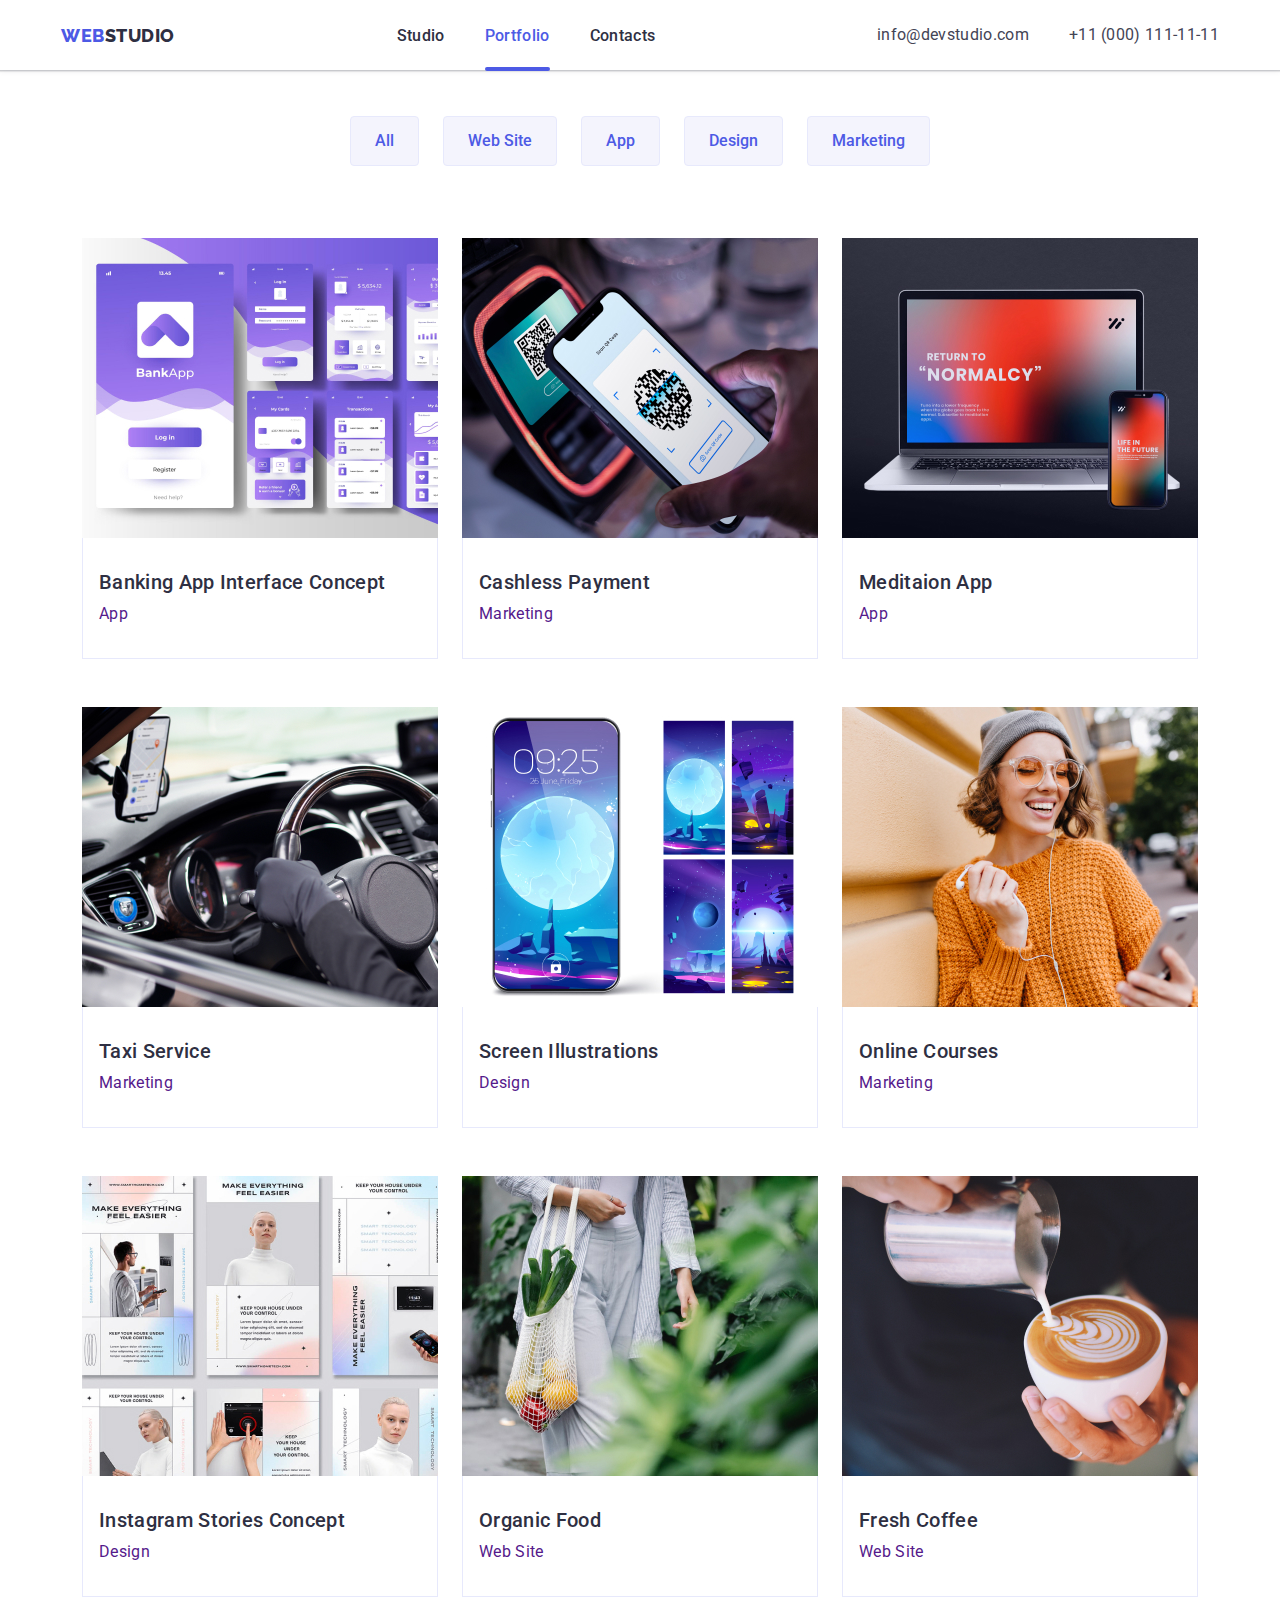
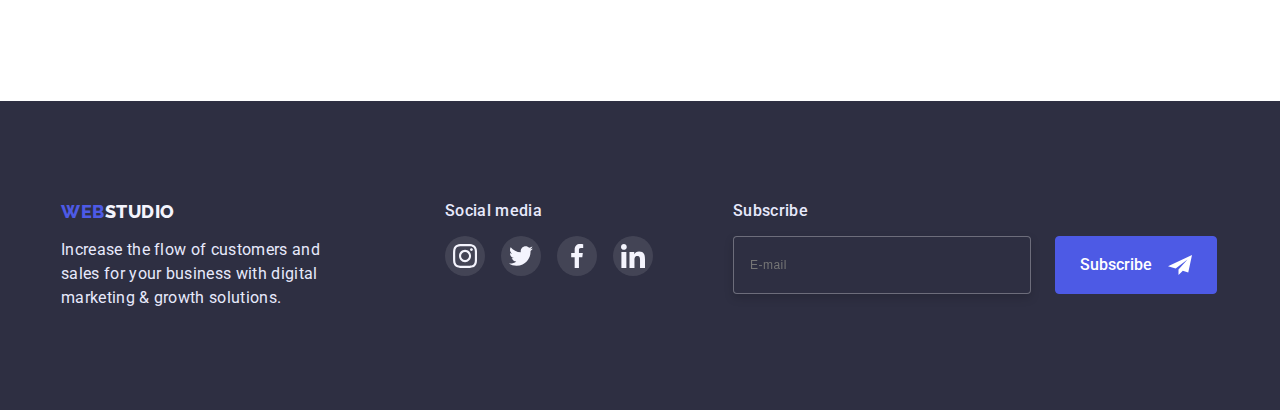
==== commit 79b4e259: "chenges in mobile grid" ====
--- a/portfolio.html
+++ b/portfolio.html
@@ -77,7 +77,7 @@
 
           <ul class="mobile-adress list">
             <li class="mobile-item">
-              <a href="tel:+110001111111" class="mobile-adress-items">+11 (000) 111-11-11</a>
+              <a href="tel:+110001111111" class="mobile-adress-items phone">+11 (000) 111-11-11</a>
             </li>
             <li class="mobile-item">
               <a href="mailto:info@devstudio.com" class="mobile-adress-items"> info@devstudio.com</a>
--- a/css/style.css
+++ b/css/style.css
@@ -59,7 +59,6 @@
     text-decoration: none;
     font-weight: 800;
     font-size: 18px;
-    line-height: 1.4;
     color: var(--link-color);
     font-family: 'Raleway';
     letter-spacing: 0.03em;
@@ -80,9 +79,10 @@
 }
   
 .page-header {
-    box-shadow: 0px 2px 4px -1px rgb(0 0 0 / 20%),
-        0px 4px 5px 0px rgb(0 0 0 / 14%), 
-        0px 1px 10px 0px rgb(0 0 0 / 12%);
+    padding: 23px 0;
+    box-shadow: 0px 2px 1px rgba(46, 47, 66, 0.08), 
+        0px 1px 1px rgba(46, 47, 66, 0.16), 
+        0px 1px 6px rgba(46, 47, 66, 0.08);
 }
   
 .page-header .container {
@@ -97,8 +97,8 @@
 }
 
 .menu-toggle {
-    min-height: 40px;
-    min-width: 40px;
+    min-height: 24px;
+    min-width: 24px;
     display: flex;
     align-items: center;
     justify-content: center;
@@ -127,7 +127,7 @@
     top: 0;
     left: 0;
     width: 100%;
-    height: auto;
+    height: 100%;
     background-color: var(--primery-background-color);
     z-index: 999;
     transform: translateX(100%);
@@ -135,6 +135,10 @@
 }
 
 @media screen and (min-width: 768px) {
+    .page-header {
+        padding: 0;
+    }
+    
     .menu-container,
     .menu-toggle {
         display: none;
@@ -153,7 +157,11 @@
 }
 
 .mobile-menu {
-    margin: 80px 40px 40px 40px;
+    padding: 80px 40px 40px 40px;
+    height: 100%;
+    display: flex;
+    flex-direction: column;
+    justify-content: space-between;
 }
 
 .mobile-link-container {
@@ -165,7 +173,7 @@
   }
 
 .mobile-link-container.list {
-    margin-bottom: 284px;
+    margin-bottom: auto;
 }
   
 .mobile-nav-link {
@@ -207,11 +215,18 @@
     color: var(--primery-text-color);
 }
 
-.mobile-adress-items:is(:hover, :focus) {
+.mobile-adress-items.phone {
     font-weight: 600;
     font-size: 36px;
-    line-height: 40px;
+    line-height: 1.111;
     text-transform: capitalize;
+}
+
+.mobile-adress-items.phone:is(:hover, :focus) {
+    color: var(--link-color);
+}
+
+.mobile-adress-items:is(:hover, :focus) {
     color: var(--link-color);
 }
 
@@ -219,8 +234,8 @@
     display: flex;
     flex-direction: row;
     align-items: flex-start;
+    justify-content: space-between;
     padding: 0px;
-    gap: 56px;
 }
 
 .mobile-social-link {
@@ -392,8 +407,7 @@
   .hero-bgc {
     background-image: linear-gradient(
         rgba(46, 47, 66, 0.7),
-        rgba(46, 47, 66, 0.7)
-      ),
+        rgba(46, 47, 66, 0.7)),
       url(../images/background/hero-background-mobile@2x.jpg);
   }
 }
@@ -468,7 +482,7 @@
             rgba(46, 47, 66, 0.7),
             rgba(46, 47, 66, 0.7)
             ),
-            url('../images/background/hero-background-tablet@2x.jpg');
+            url(../images/background/hero-background-tablet@2x.jpg);
     }
 }
 
@@ -501,7 +515,7 @@
             rgba(46, 47, 66, 0.7),
             rgba(46, 47, 66, 0.7)
             ),
-            url('../images/background/hero-background@2x.jpg');
+            url(../images/background/hero-background@2x.jpg);
     }
 }
 
@@ -1024,7 +1038,7 @@
     flex-wrap: wrap;
     justify-content: start;
     gap: 16px 24px;
-    margin-bottom: 46px;
+    margin-bottom: 48px;
 }
 
 .btn-item {
@@ -1305,7 +1319,7 @@
     }
 
     .footer-social {
-        margin: 72px;
+        margin-bottom: 72px;
     }
 
     .footer-social-list {
